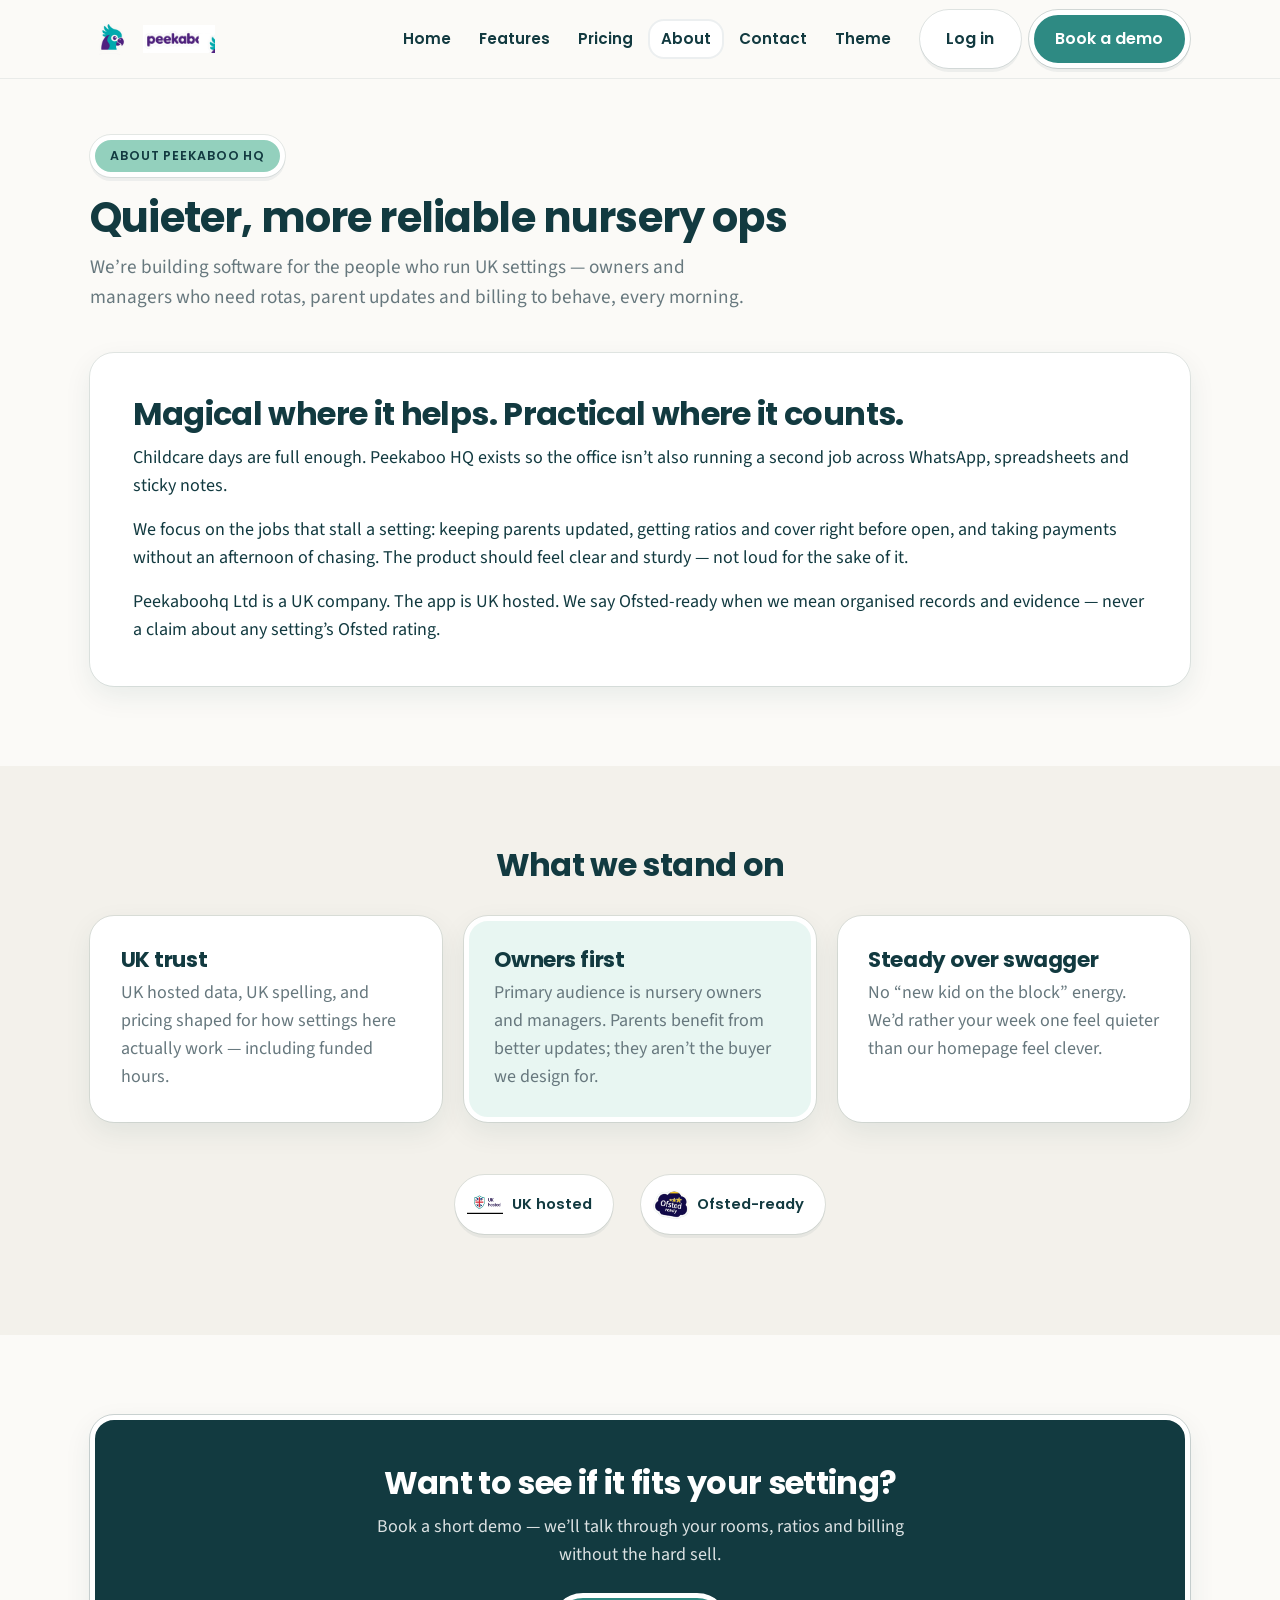
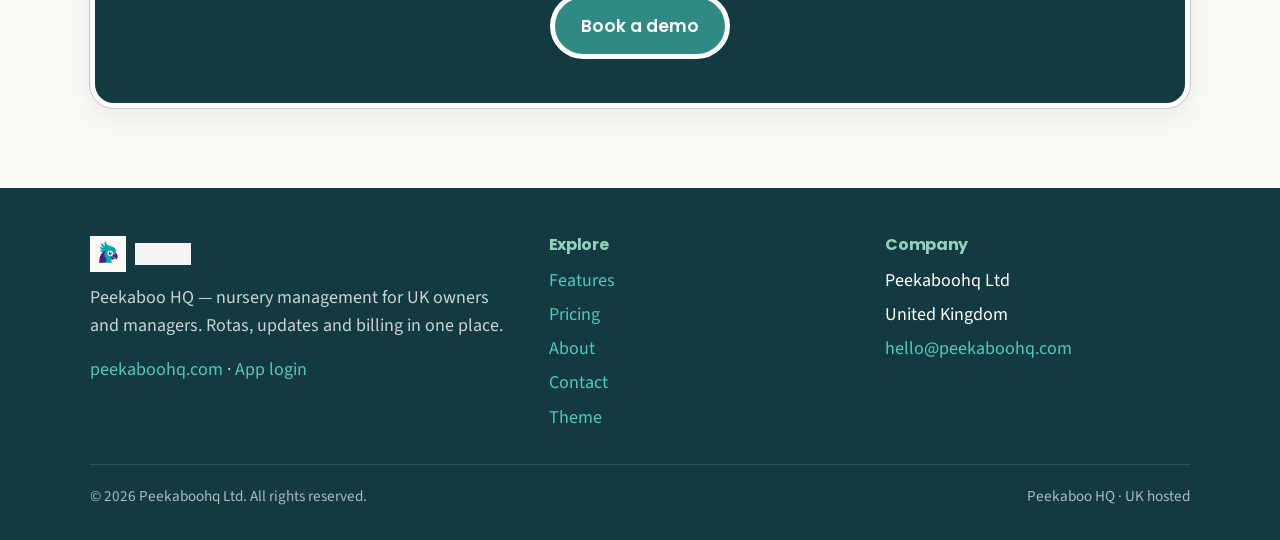
==== about.html @ e53221f2 "Initial Peekaboo HQ marketing site (cream sticker track)" ====
<!DOCTYPE html>
<html lang="en-GB">
<head>
  <meta charset="utf-8">
  <meta name="viewport" content="width=device-width, initial-scale=1">
  <title>About — Peekaboo HQ</title>
  <meta name="description" content="Peekaboohq Ltd builds quieter, more reliable nursery ops for UK owners and managers. UK hosted. Practical, not performative.">
  <link rel="icon" href="assets/favicon.png" type="image/png">
  <link rel="preconnect" href="https://fonts.googleapis.com">
  <link rel="preconnect" href="https://fonts.gstatic.com" crossorigin>
  <link href="https://fonts.googleapis.com/css2?family=Poppins:wght@600;700&family=Source+Sans+3:wght@400;600;700&display=swap" rel="stylesheet">
  <link rel="stylesheet" href="css/styles.css">
</head>
<body>
  <a class="skip-link" href="#main">Skip to content</a>
  <header class="site-header">
    <div class="container nav">
      <a class="brand" href="index.html">
        <img class="brand__mark" src="assets/HEAD-LOGO-app-icon-1024.png" width="44" height="44" alt="">
        <img class="brand__word" src="assets/WORDMARK-peekaboo.png" alt="Peekaboo">
      </a>
      <button class="nav-toggle" type="button" aria-expanded="false" aria-controls="nav-panel" aria-label="Open menu">
        <span class="nav-toggle__bars" aria-hidden="true"></span>
      </button>
      <div class="nav__panel" id="nav-panel">
        <nav class="nav__links" aria-label="Primary">
          <a href="index.html">Home</a>
          <a href="features.html">Features</a>
          <a href="pricing.html">Pricing</a>
          <a href="about.html" aria-current="page">About</a>
          <a href="contact.html">Contact</a>
          <a href="theme.html">Theme</a>
        </nav>
        <div class="nav__cta">
          <a class="btn btn--secondary" href="https://app.peekaboohq.com">Log in</a>
          <a class="btn btn--primary" href="contact.html">Book a demo</a>
        </div>
      </div>
    </div>
  </header>

  <main id="main">
    <section class="page-hero">
      <div class="container">
        <p class="eyebrow">About Peekaboo HQ</p>
        <h1>Quieter, more reliable nursery ops</h1>
        <p class="lead">We’re building software for the people who run UK settings — owners and managers who need rotas, parent updates and billing to behave, every morning.</p>
      </div>
    </section>

    <section class="section" style="padding-top:0;">
      <div class="container">
        <div class="story-panel">
          <h2>Magical where it helps. Practical where it counts.</h2>
          <p>Childcare days are full enough. Peekaboo HQ exists so the office isn’t also running a second job across WhatsApp, spreadsheets and sticky notes.</p>
          <p>We focus on the jobs that stall a setting: keeping parents updated, getting ratios and cover right before open, and taking payments without an afternoon of chasing. The product should feel clear and sturdy — not loud for the sake of it.</p>
          <p class="mb-0">Peekaboohq Ltd is a UK company. The app is UK hosted. We say Ofsted-ready when we mean organised records and evidence — never a claim about any setting’s Ofsted rating.</p>
        </div>
      </div>
    </section>

    <section class="section section--soft">
      <div class="container">
        <div class="center mb-2">
          <h2>What we stand on</h2>
        </div>
        <div class="grid grid--3">
          <article class="card">
            <h3>UK trust</h3>
            <p>UK hosted data, UK spelling, and pricing shaped for how settings here actually work — including funded hours.</p>
          </article>
          <article class="card card--soft">
            <h3>Owners first</h3>
            <p>Primary audience is nursery owners and managers. Parents benefit from better updates; they aren’t the buyer we design for.</p>
          </article>
          <article class="card">
            <h3>Steady over swagger</h3>
            <p>No “new kid on the block” energy. We’d rather your week one feel quieter than our homepage feel clever.</p>
          </article>
        </div>
        <div class="trust mt-2" style="border:none;background:transparent;">
          <span class="trust__badge">
            <img src="assets/uk-hosted-shield.png" width="36" height="36" alt="">
            UK hosted
          </span>
          <span class="trust__badge">
            <img src="assets/ofsted-ready-cloud.png" width="36" height="36" alt="">
            Ofsted-ready
          </span>
        </div>
      </div>
    </section>

    <section class="section">
      <div class="container">
        <div class="cta-banner">
          <h2>Want to see if it fits your setting?</h2>
          <p>Book a short demo — we’ll talk through your rooms, ratios and billing without the hard sell.</p>
          <a class="btn btn--primary btn--lg" href="contact.html">Book a demo</a>
        </div>
      </div>
    </section>
  </main>

  <footer class="site-footer">
    <div class="container">
      <div class="footer__grid">
        <div>
          <a class="footer__brand" href="index.html">
            <img src="assets/HEAD-LOGO-app-icon-1024.png" width="36" height="36" alt="">
            <img class="word" src="assets/WORDMARK-peekaboo.png" alt="Peekaboo">
          </a>
          <p>Peekaboo HQ — nursery management for UK owners and managers. Rotas, updates and billing in one place.</p>
          <p><a href="https://peekaboohq.com/">peekaboohq.com</a> · <a href="https://app.peekaboohq.com">App login</a></p>
        </div>
        <div>
          <h4>Explore</h4>
          <ul>
            <li><a href="features.html">Features</a></li>
            <li><a href="pricing.html">Pricing</a></li>
            <li><a href="about.html">About</a></li>
            <li><a href="contact.html">Contact</a></li>
            <li><a href="theme.html">Theme</a></li>
          </ul>
        </div>
        <div>
          <h4>Company</h4>
          <ul>
            <li>Peekaboohq Ltd</li>
            <li>United Kingdom</li>
            <li><a href="mailto:hello@peekaboohq.com">hello@peekaboohq.com</a></li>
          </ul>
        </div>
      </div>
      <div class="footer__bottom">
        <span>© <span data-year>2026</span> Peekaboohq Ltd. All rights reserved.</span>
        <span>Peekaboo HQ · UK hosted</span>
      </div>
    </div>
  </footer>
  <script src="js/main.js"></script>
</body>
</html>
---- css/styles.css ----
/* ============================================================
   Peekaboo HQ — Cream sticker track
   Gymfinity STRUCTURE (thick white borders, chunky type,
   sticker badges on cream) — not Gymfinity costume.
   ============================================================ */

:root {
  /* Locked cream palette */
  --cream: #FBFAF7;
  --ink: #123A40;
  --cta: #2E8A83;
  --accent: #53C8C0;
  --brand-light: #93D0BD;
  --muted: #67787E;
  --white: #FFFFFF;
  --plum: #5B3A7A; /* logo ink only — not page grounds */

  --bg: var(--cream);
  --bg-soft: #F3F1EB;
  --text: var(--ink);
  --text-muted: var(--muted);

  /* Sticker structure */
  --border-white: 5px solid var(--white);
  --border-ink: 2px solid rgba(18, 58, 64, 0.12);
  --border-ink-strong: 2.5px solid var(--ink);
  --radius: 24px;
  --radius-sm: 16px;
  --radius-pill: 999px;
  --shadow: 0 10px 28px rgba(18, 58, 64, 0.08);
  --shadow-sticker: 0 4px 0 rgba(18, 58, 64, 0.06);

  --font-display: "Poppins", system-ui, sans-serif;
  --font-body: "Source Sans 3", "Source Sans Pro", system-ui, sans-serif;
  --fs-hero: clamp(2.15rem, 5vw, 3.35rem);
  --fs-h1: clamp(1.85rem, 3.5vw, 2.6rem);
  --fs-h2: clamp(1.45rem, 2.8vw, 2rem);
  --fs-h3: clamp(1.15rem, 2vw, 1.35rem);
  --fs-body: 1.125rem;
  --fs-small: 0.95rem;
  --lh: 1.55;
  --lh-tight: 1.18;

  --max: 1100px;
  --pad: clamp(1.15rem, 4vw, 1.75rem);
  --header-h: 78px;
  --transition: 0.18s ease;
}

*, *::before, *::after { box-sizing: border-box; }
html { scroll-behavior: smooth; }
body {
  margin: 0;
  font-family: var(--font-body);
  font-size: var(--fs-body);
  line-height: var(--lh);
  color: var(--text);
  background: var(--bg);
  -webkit-font-smoothing: antialiased;
}
img, svg { display: block; max-width: 100%; height: auto; }
a { color: var(--cta); text-decoration-thickness: 2px; text-underline-offset: 3px; }
a:hover { color: var(--ink); }
ul, ol { margin: 0; padding: 0; list-style: none; }
p { margin: 0 0 1rem; }
h1, h2, h3, h4 {
  font-family: var(--font-display);
  line-height: var(--lh-tight);
  font-weight: 700;
  margin: 0 0 0.7rem;
  letter-spacing: -0.02em;
  color: var(--ink);
}
h1 { font-size: var(--fs-h1); }
h2 { font-size: var(--fs-h2); }
h3 { font-size: var(--fs-h3); }
button, input, select, textarea { font: inherit; color: inherit; }

:focus-visible {
  outline: 3px solid var(--accent);
  outline-offset: 3px;
}
.skip-link {
  position: absolute;
  left: -9999px;
  top: 0;
  background: var(--ink);
  color: var(--white);
  padding: 0.75rem 1.25rem;
  z-index: 1000;
  border-radius: var(--radius-sm);
}
.skip-link:focus { left: 1rem; top: 1rem; }

.container {
  width: min(100% - 2 * var(--pad), var(--max));
  margin-inline: auto;
}
.section { padding: clamp(2.75rem, 6.5vw, 5rem) 0; }
.section--soft { background: var(--bg-soft); }
.section--cta { background: var(--ink); color: var(--white); }
.section--cta h2, .section--cta p { color: var(--white); }
.section--cta p { opacity: 0.88; }

.eyebrow {
  display: inline-block;
  font-family: var(--font-display);
  font-weight: 600;
  font-size: 0.78rem;
  text-transform: uppercase;
  letter-spacing: 0.07em;
  color: var(--ink);
  background: var(--brand-light);
  border: var(--border-white);
  outline: 1.5px solid rgba(18, 58, 64, 0.1);
  border-radius: var(--radius-pill);
  padding: 0.4rem 0.95rem;
  margin-bottom: 1rem;
  box-shadow: var(--shadow-sticker);
}
.lead { font-size: 1.2rem; color: var(--text-muted); max-width: 42rem; }
.center { text-align: center; }
.center .lead { margin-inline: auto; }

/* Header */
.site-header {
  position: sticky;
  top: 0;
  z-index: 100;
  background: rgba(251, 250, 247, 0.94);
  backdrop-filter: blur(8px);
  border-bottom: 1.5px solid rgba(18, 58, 64, 0.08);
}
.nav {
  display: flex;
  align-items: center;
  justify-content: space-between;
  gap: 1rem;
  min-height: var(--header-h);
}
.brand {
  display: flex;
  align-items: center;
  gap: 0.55rem;
  text-decoration: none;
  color: var(--ink);
}
.brand:hover { color: var(--ink); }
.brand__mark { width: 44px; height: 44px; flex-shrink: 0; }
.brand__word { height: 28px; width: auto; }

.nav__links {
  display: flex;
  align-items: center;
  gap: 0.15rem;
}
.nav__links a {
  text-decoration: none;
  font-family: var(--font-display);
  font-weight: 600;
  font-size: 0.95rem;
  color: var(--ink);
  padding: 0.5rem 0.8rem;
  border-radius: var(--radius-sm);
  transition: background var(--transition);
}
.nav__links a:hover,
.nav__links a[aria-current="page"] {
  background: var(--white);
  box-shadow: inset 0 0 0 2px rgba(18, 58, 64, 0.08);
  color: var(--ink);
}
.nav__cta { display: flex; align-items: center; gap: 0.5rem; }

.nav-toggle {
  display: none;
  background: var(--white);
  border: var(--border-white);
  outline: 1.5px solid rgba(18, 58, 64, 0.12);
  border-radius: var(--radius-sm);
  width: 48px;
  height: 48px;
  cursor: pointer;
  padding: 0;
  align-items: center;
  justify-content: center;
  box-shadow: var(--shadow-sticker);
}
.nav-toggle__bars {
  display: block;
  width: 20px;
  height: 2.5px;
  background: var(--ink);
  border-radius: 2px;
  position: relative;
}
.nav-toggle__bars::before,
.nav-toggle__bars::after {
  content: "";
  position: absolute;
  left: 0;
  width: 20px;
  height: 2.5px;
  background: var(--ink);
  border-radius: 2px;
}
.nav-toggle__bars::before { top: -6px; }
.nav-toggle__bars::after { top: 6px; }
.nav-toggle[aria-expanded="true"] .nav-toggle__bars { background: transparent; }
.nav-toggle[aria-expanded="true"] .nav-toggle__bars::before {
  top: 0; transform: rotate(45deg);
}
.nav-toggle[aria-expanded="true"] .nav-toggle__bars::after {
  top: 0; transform: rotate(-45deg);
}

@media (max-width: 900px) {
  .nav-toggle { display: flex; }
  .brand__word { height: 24px; }
  .nav__panel {
    display: none;
    position: absolute;
    top: 100%;
    left: 0;
    right: 0;
    background: var(--cream);
    border-bottom: 1.5px solid rgba(18, 58, 64, 0.1);
    padding: 1rem var(--pad) 1.5rem;
    flex-direction: column;
    gap: 0.5rem;
    box-shadow: var(--shadow);
  }
  .nav__panel.is-open { display: flex; }
  .nav__links { flex-direction: column; align-items: stretch; }
  .nav__cta { flex-direction: column; width: 100%; margin-top: 0.5rem; }
  .nav__cta .btn { width: 100%; justify-content: center; }
}
@media (min-width: 901px) {
  .nav__panel {
    display: flex !important;
    align-items: center;
    gap: 1rem;
    flex: 1;
    justify-content: flex-end;
  }
}

/* Buttons — chunky sticker CTAs */
.btn {
  display: inline-flex;
  align-items: center;
  justify-content: center;
  gap: 0.4rem;
  font-family: var(--font-display);
  font-weight: 600;
  font-size: 1rem;
  text-decoration: none;
  border: var(--border-white);
  outline: 1.5px solid rgba(18, 58, 64, 0.12);
  border-radius: var(--radius-pill);
  padding: 0.72rem 1.35rem;
  cursor: pointer;
  box-shadow: var(--shadow-sticker);
  transition: transform var(--transition), box-shadow var(--transition), background var(--transition);
  white-space: nowrap;
  color: var(--ink);
  background: var(--white);
}
.btn:hover {
  transform: translateY(-2px);
  box-shadow: 0 8px 0 rgba(18, 58, 64, 0.06);
  color: var(--ink);
  text-decoration: none;
}
.btn:active { transform: translateY(0); box-shadow: none; }
.btn--primary {
  background: var(--cta);
  color: var(--white);
  outline-color: rgba(18, 58, 64, 0.18);
}
.btn--primary:hover { background: #267a74; color: var(--white); }
.btn--secondary {
  background: var(--white);
  color: var(--ink);
}
.btn--ghost {
  background: transparent;
  border-color: transparent;
  outline: 2px solid rgba(255, 255, 255, 0.35);
  color: var(--white);
  box-shadow: none;
}
.btn--ghost:hover { background: rgba(255,255,255,0.1); color: var(--white); }
.btn--accent { background: var(--accent); color: var(--ink); }
.btn--lg { padding: 0.9rem 1.65rem; font-size: 1.08rem; }
.btn-row { display: flex; flex-wrap: wrap; gap: 0.75rem; }

/* Cards — thick white sticker borders on cream */
.card {
  background: var(--white);
  border: var(--border-white);
  outline: 1.5px solid rgba(18, 58, 64, 0.1);
  border-radius: var(--radius);
  padding: 1.6rem;
  box-shadow: var(--shadow);
  height: 100%;
}
.card--tint {
  background: var(--brand-light);
}
.card--soft {
  background: #E8F6F2;
}
.card__icon {
  width: 52px;
  height: 52px;
  display: flex;
  align-items: center;
  justify-content: center;
  font-size: 1.5rem;
  background: var(--cream);
  border: var(--border-white);
  outline: 1.5px solid rgba(18, 58, 64, 0.1);
  border-radius: var(--radius-sm);
  margin-bottom: 1rem;
  box-shadow: var(--shadow-sticker);
}
.card h3 { margin-bottom: 0.45rem; }
.card p:last-child { margin-bottom: 0; color: var(--text-muted); }

.grid { display: grid; gap: 1.35rem; }
.grid--2 { grid-template-columns: repeat(2, 1fr); }
.grid--3 { grid-template-columns: repeat(3, 1fr); }
.grid--4 { grid-template-columns: repeat(4, 1fr); }
@media (max-width: 900px) {
  .grid--3, .grid--4 { grid-template-columns: repeat(2, 1fr); }
}
@media (max-width: 600px) {
  .grid--2, .grid--3, .grid--4 { grid-template-columns: 1fr; }
}

/* Hero */
.hero {
  padding: clamp(2.5rem, 6vw, 4.25rem) 0 2.5rem;
  background: var(--cream);
}
.hero__grid {
  display: grid;
  grid-template-columns: 1.1fr 0.9fr;
  gap: 2.25rem;
  align-items: center;
}
@media (max-width: 860px) {
  .hero__grid { grid-template-columns: 1fr; }
}
.hero h1 {
  font-size: var(--fs-hero);
  margin-bottom: 0.85rem;
}
.hero .lead { margin-bottom: 1.35rem; }
.hero__proof {
  margin-top: 1rem;
  font-size: var(--fs-small);
  color: var(--muted);
}
.hero__panel {
  background: var(--white);
  border: var(--border-white);
  outline: 1.5px solid rgba(18, 58, 64, 0.1);
  border-radius: var(--radius);
  padding: 1.15rem;
  box-shadow: var(--shadow);
  overflow: hidden;
}
.hero__panel img {
  width: 100%;
  border-radius: calc(var(--radius) - 8px);
}
.hero-bullets {
  margin: 1.25rem 0 1.5rem;
  display: grid;
  gap: 0.65rem;
}
.hero-bullets li {
  display: flex;
  align-items: flex-start;
  gap: 0.65rem;
  font-weight: 600;
  color: var(--ink);
}
.hero-bullets li::before {
  content: "";
  flex-shrink: 0;
  width: 22px;
  height: 22px;
  margin-top: 0.15rem;
  border-radius: 50%;
  background: var(--accent);
  border: 3px solid var(--white);
  outline: 1.5px solid rgba(18, 58, 64, 0.12);
  box-shadow: inset 0 0 0 5px var(--cream);
}

/* Trust / badge strip — UK hosted · Ofsted-ready only on heroes */
.trust {
  display: flex;
  flex-wrap: wrap;
  justify-content: center;
  align-items: center;
  gap: 1rem 1.75rem;
  padding: 1.35rem 0;
  border-block: 1.5px solid rgba(18, 58, 64, 0.08);
  background: var(--bg-soft);
}
.trust__badge {
  display: inline-flex;
  align-items: center;
  gap: 0.55rem;
  background: var(--white);
  border: var(--border-white);
  outline: 1.5px solid rgba(18, 58, 64, 0.1);
  border-radius: var(--radius-pill);
  padding: 0.4rem 1rem 0.4rem 0.45rem;
  font-family: var(--font-display);
  font-weight: 600;
  font-size: 0.92rem;
  box-shadow: var(--shadow-sticker);
  color: var(--ink);
}
.trust__badge img {
  width: 36px;
  height: 36px;
  object-fit: contain;
}

/* Feature rows */
.feature-row {
  display: grid;
  grid-template-columns: 1fr 1fr;
  gap: 2rem;
  align-items: center;
  margin-bottom: 2.75rem;
}
.feature-row:last-child { margin-bottom: 0; }
.feature-row--flip .feature-row__copy { order: 2; }
@media (max-width: 750px) {
  .feature-row { grid-template-columns: 1fr; }
  .feature-row--flip .feature-row__copy { order: 0; }
}
.feature-visual {
  background: var(--white);
  border: var(--border-white);
  outline: 1.5px solid rgba(18, 58, 64, 0.1);
  border-radius: var(--radius);
  padding: 1.5rem;
  box-shadow: var(--shadow);
  min-height: 200px;
}
.pain {
  font-size: var(--fs-small);
  color: var(--muted);
  font-style: italic;
  margin-bottom: 0.5rem;
}
.safer {
  margin-top: 0.85rem;
  padding: 0.75rem 1rem;
  background: #E8F6F2;
  border: var(--border-white);
  outline: 1.5px solid rgba(18, 58, 64, 0.08);
  border-radius: var(--radius-sm);
  font-size: var(--fs-small);
  color: var(--ink);
}

.fake-ui { display: grid; gap: 0.55rem; }
.fake-bar {
  height: 14px;
  border-radius: 8px;
  background: var(--bg-soft);
  border: 2px solid rgba(18, 58, 64, 0.08);
}
.fake-bar--short { width: 55%; }
.fake-bar--a { background: var(--accent); width: 72%; }
.fake-bar--c { background: var(--cta); width: 48%; }
.fake-bar--l { background: var(--brand-light); width: 88%; }
.fake-pills { display: flex; flex-wrap: wrap; gap: 0.4rem; margin-top: 0.5rem; }
.fake-pill {
  padding: 0.35rem 0.75rem;
  border-radius: var(--radius-pill);
  border: 3px solid var(--white);
  outline: 1.5px solid rgba(18, 58, 64, 0.1);
  font-size: 0.78rem;
  font-weight: 700;
  font-family: var(--font-display);
  background: var(--cream);
  color: var(--ink);
}
.fake-pill--a { background: var(--accent); }
.fake-pill--c { background: var(--cta); color: var(--white); }
.fake-pill--l { background: var(--brand-light); }

/* Pricing */
.price-grid {
  display: grid;
  grid-template-columns: repeat(4, 1fr);
  gap: 1.15rem;
  align-items: stretch;
}
@media (max-width: 1000px) {
  .price-grid { grid-template-columns: repeat(2, 1fr); }
}
@media (max-width: 560px) {
  .price-grid { grid-template-columns: 1fr; }
}
.price-card {
  background: var(--white);
  border: var(--border-white);
  outline: 1.5px solid rgba(18, 58, 64, 0.1);
  border-radius: var(--radius);
  padding: 1.45rem;
  box-shadow: var(--shadow);
  display: flex;
  flex-direction: column;
  position: relative;
}
.price-card--featured {
  background: #E8F6F2;
  outline-color: var(--cta);
  outline-width: 2.5px;
}
.price-card__badge {
  position: absolute;
  top: -12px;
  right: 1rem;
  background: var(--cta);
  color: var(--white);
  font-family: var(--font-display);
  font-weight: 600;
  font-size: 0.75rem;
  padding: 0.3rem 0.75rem;
  border: 3px solid var(--white);
  outline: 1.5px solid rgba(18, 58, 64, 0.12);
  border-radius: var(--radius-pill);
}
.price-card__tier {
  font-family: var(--font-display);
  font-size: 1.25rem;
  font-weight: 700;
  margin-bottom: 0.2rem;
}
.price-card__price {
  font-family: var(--font-display);
  font-size: 1.85rem;
  font-weight: 700;
  margin: 0.45rem 0;
  color: var(--ink);
}
.price-card__price small {
  font-size: 0.95rem;
  font-weight: 500;
  color: var(--muted);
}
.price-card ul {
  flex: 1;
  margin: 0.85rem 0 1.35rem;
  display: grid;
  gap: 0.45rem;
}
.price-card li {
  padding-left: 1.4rem;
  position: relative;
  font-size: var(--fs-small);
  color: var(--text-muted);
}
.price-card li::before {
  content: "✓";
  position: absolute;
  left: 0;
  font-weight: 800;
  color: var(--cta);
}

.compare {
  width: 100%;
  border-collapse: collapse;
  background: var(--white);
  border: var(--border-white);
  outline: 1.5px solid rgba(18, 58, 64, 0.1);
  border-radius: var(--radius);
  overflow: hidden;
  box-shadow: var(--shadow);
  font-size: var(--fs-small);
}
.compare th, .compare td {
  padding: 0.8rem 1rem;
  text-align: left;
  border-bottom: 1.5px solid rgba(18, 58, 64, 0.08);
}
.compare th {
  font-family: var(--font-display);
  background: var(--bg-soft);
  font-weight: 600;
}
.compare tr:last-child td { border-bottom: none; }
.compare-wrap { overflow-x: auto; }

/* Forms */
.form-card {
  background: var(--white);
  border: var(--border-white);
  outline: 1.5px solid rgba(18, 58, 64, 0.1);
  border-radius: var(--radius);
  padding: 2rem;
  box-shadow: var(--shadow);
  max-width: 560px;
}
.form-group { margin-bottom: 1.1rem; }
.form-group label {
  display: block;
  font-family: var(--font-display);
  font-weight: 600;
  margin-bottom: 0.35rem;
  font-size: 0.95rem;
}
.form-group input,
.form-group select,
.form-group textarea {
  width: 100%;
  padding: 0.72rem 1rem;
  border: 2px solid rgba(18, 58, 64, 0.15);
  border-radius: var(--radius-sm);
  background: var(--cream);
  transition: background var(--transition), border-color var(--transition);
}
.form-group input:focus,
.form-group select:focus,
.form-group textarea:focus {
  background: var(--white);
  border-color: var(--cta);
  outline: 3px solid rgba(83, 200, 192, 0.35);
  outline-offset: 1px;
}
.form-group textarea { min-height: 130px; resize: vertical; }
.form-success {
  display: none;
  background: #E8F6F2;
  border: var(--border-white);
  outline: 1.5px solid rgba(18, 58, 64, 0.1);
  border-radius: var(--radius);
  padding: 1.5rem;
  box-shadow: var(--shadow);
  max-width: 560px;
}
.form-success.is-visible { display: block; }
.form-card.is-hidden { display: none; }

/* Theme page */
.swatch-grid {
  display: grid;
  grid-template-columns: repeat(auto-fill, minmax(140px, 1fr));
  gap: 1rem;
}
.swatch {
  border: var(--border-white);
  outline: 1.5px solid rgba(18, 58, 64, 0.1);
  border-radius: var(--radius-sm);
  overflow: hidden;
  box-shadow: var(--shadow-sticker);
  background: var(--white);
}
.swatch__colour { height: 80px; }
.swatch__meta { padding: 0.75rem; font-size: 0.85rem; }
.swatch__meta strong { display: block; font-family: var(--font-display); }
.dos-donts {
  display: grid;
  grid-template-columns: 1fr 1fr;
  gap: 1.25rem;
}
@media (max-width: 650px) { .dos-donts { grid-template-columns: 1fr; } }
.do, .dont {
  border: var(--border-white);
  outline: 1.5px solid rgba(18, 58, 64, 0.1);
  border-radius: var(--radius);
  padding: 1.5rem;
  box-shadow: var(--shadow);
}
.do { background: #E8F6F2; }
.dont { background: #F7EEEA; }
.do h3, .dont h3 { font-size: 1.15rem; }
.type-sample {
  border: var(--border-white);
  outline: 1.5px solid rgba(18, 58, 64, 0.1);
  border-radius: var(--radius);
  padding: 1.5rem;
  background: var(--white);
  box-shadow: var(--shadow);
  margin-bottom: 1rem;
}
.type-sample .label {
  font-size: 0.78rem;
  text-transform: uppercase;
  letter-spacing: 0.05em;
  color: var(--muted);
  margin-bottom: 0.5rem;
  font-weight: 700;
  font-family: var(--font-display);
}
.theme-one-liner {
  background: var(--white);
  border: var(--border-white);
  outline: 2.5px solid var(--cta);
  border-radius: var(--radius);
  padding: 1.5rem 1.75rem;
  box-shadow: var(--shadow);
  font-size: 1.15rem;
  font-weight: 600;
  color: var(--ink);
}

/* CTA banner */
.cta-banner {
  background: var(--ink);
  color: var(--white);
  border: var(--border-white);
  outline: 1.5px solid rgba(18, 58, 64, 0.2);
  border-radius: var(--radius);
  padding: clamp(2rem, 4vw, 2.75rem);
  box-shadow: var(--shadow);
  text-align: center;
}
.cta-banner h2 { color: var(--white); }
.cta-banner p {
  color: rgba(255,255,255,0.85);
  max-width: 36rem;
  margin-inline: auto;
  margin-bottom: 1.5rem;
}

.story-panel {
  background: var(--white);
  border: var(--border-white);
  outline: 1.5px solid rgba(18, 58, 64, 0.1);
  border-radius: var(--radius);
  padding: clamp(1.5rem, 4vw, 2.35rem);
  box-shadow: var(--shadow);
}

/* Footer — no social */
.site-footer {
  background: var(--ink);
  color: var(--white);
  padding: 3rem 0 2rem;
}
.footer__grid {
  display: grid;
  grid-template-columns: 1.4fr 1fr 1fr;
  gap: 2rem;
  margin-bottom: 2rem;
}
@media (max-width: 700px) {
  .footer__grid { grid-template-columns: 1fr; }
}
.site-footer a { color: var(--accent); text-decoration: none; }
.site-footer a:hover { color: var(--brand-light); text-decoration: underline; }
.site-footer h4 {
  font-family: var(--font-display);
  color: var(--brand-light);
  margin-bottom: 0.75rem;
  font-size: 1rem;
}
.site-footer ul { display: grid; gap: 0.4rem; }
.site-footer p { color: rgba(255,255,255,0.78); }
.footer__brand {
  display: flex;
  align-items: center;
  gap: 0.55rem;
  margin-bottom: 0.75rem;
  text-decoration: none;
}
.footer__brand:hover { opacity: 0.9; }
.footer__brand img:first-child { width: 36px; height: 36px; }
.footer__brand .word { height: 22px; width: auto; filter: brightness(0) invert(1); opacity: 0.95; }
.footer__bottom {
  border-top: 1.5px solid rgba(255,255,255,0.12);
  padding-top: 1.25rem;
  font-size: var(--fs-small);
  color: rgba(255,255,255,0.65);
  display: flex;
  flex-wrap: wrap;
  gap: 0.5rem 1.5rem;
  justify-content: space-between;
}

.mt-0 { margin-top: 0; }
.mb-0 { margin-bottom: 0; }
.mb-1 { margin-bottom: 1rem; }
.mb-2 { margin-bottom: 2rem; }
.mt-2 { margin-top: 2rem; }
.page-hero {
  padding: clamp(2.25rem, 5vw, 3.5rem) 0 1.5rem;
}
.visually-hidden {
  position: absolute;
  width: 1px; height: 1px;
  padding: 0; margin: -1px;
  overflow: hidden; clip: rect(0,0,0,0);
  border: 0;
}
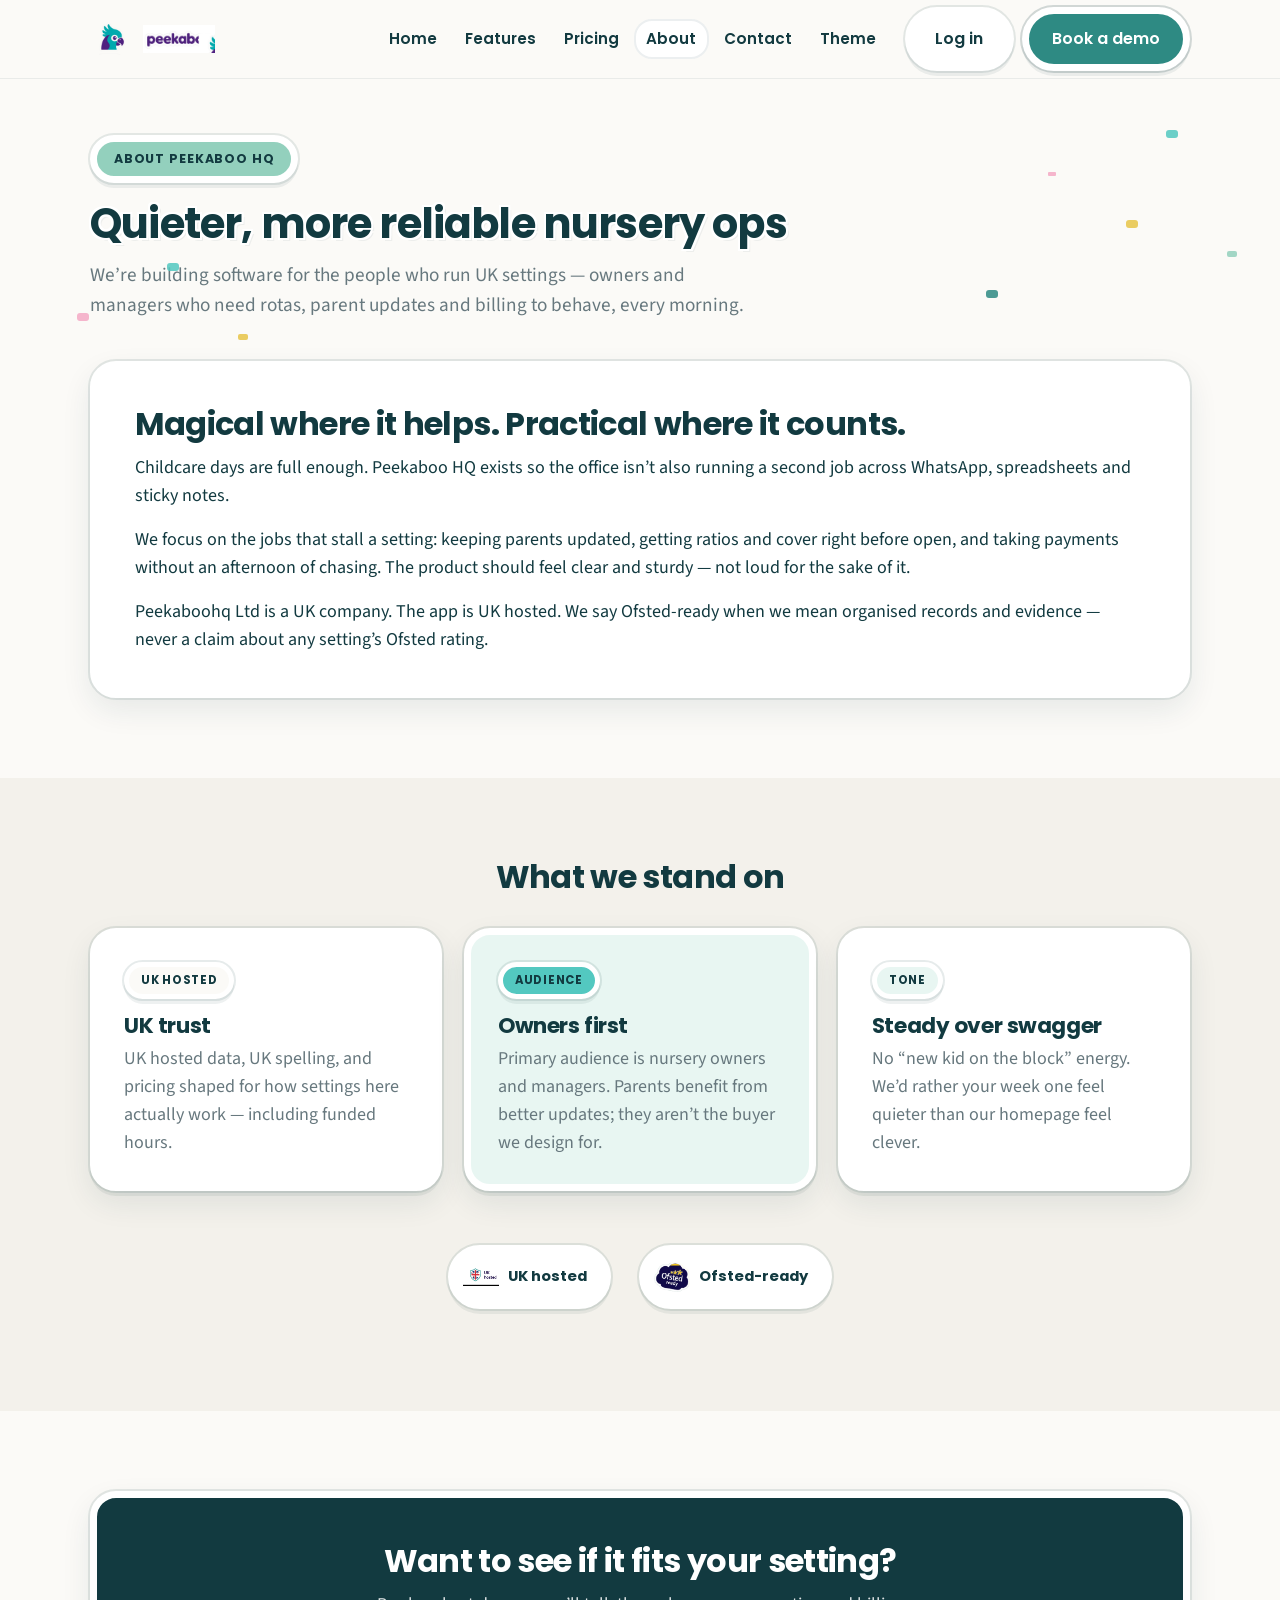
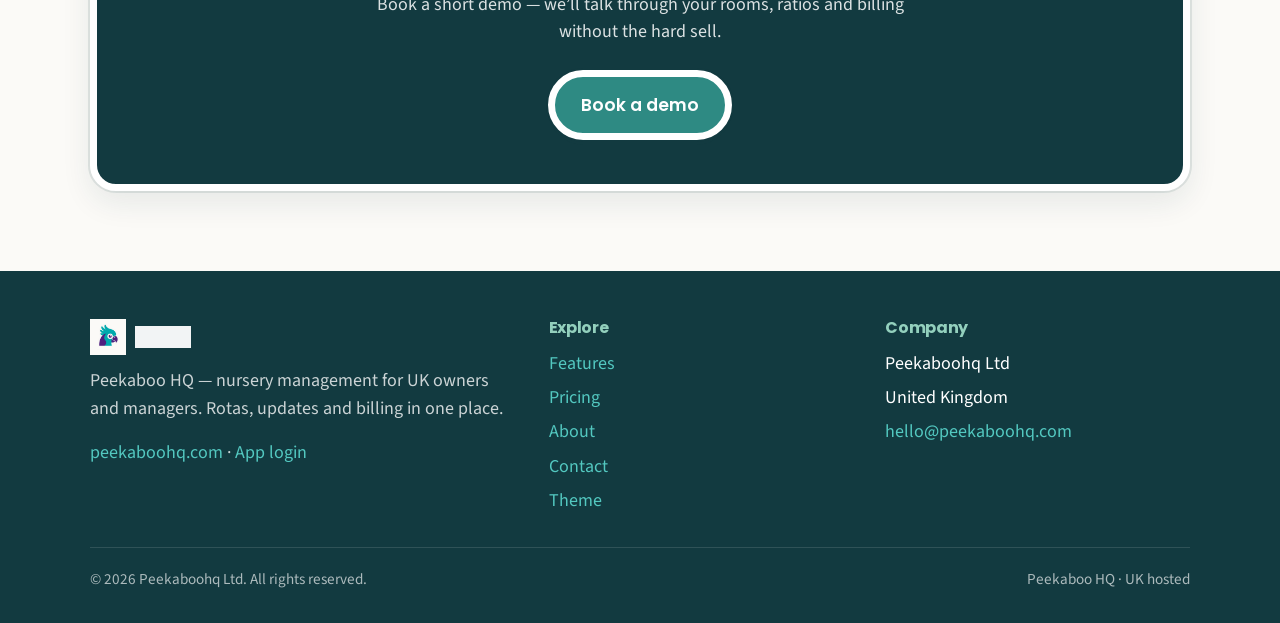
==== commit f006cc82: "Strengthen cream sticker theme; rebuild hero without Free Forever" ====
--- a/about.html
+++ b/about.html
@@ -40,10 +40,10 @@
   </header>
 
   <main id="main">
-    <section class="page-hero">
+    <section class="page-hero page-hero--confetti">
       <div class="container">
         <p class="eyebrow">About Peekaboo HQ</p>
-        <h1>Quieter, more reliable nursery ops</h1>
+        <h1 class="display-outline">Quieter, more reliable nursery ops</h1>
         <p class="lead">We’re building software for the people who run UK settings — owners and managers who need rotas, parent updates and billing to behave, every morning.</p>
       </div>
     </section>
@@ -66,14 +66,17 @@
         </div>
         <div class="grid grid--3">
           <article class="card">
+            <span class="chip">UK hosted</span>
             <h3>UK trust</h3>
             <p>UK hosted data, UK spelling, and pricing shaped for how settings here actually work — including funded hours.</p>
           </article>
           <article class="card card--soft">
+            <span class="chip chip--accent">Audience</span>
             <h3>Owners first</h3>
             <p>Primary audience is nursery owners and managers. Parents benefit from better updates; they aren’t the buyer we design for.</p>
           </article>
           <article class="card">
+            <span class="chip chip--soft">Tone</span>
             <h3>Steady over swagger</h3>
             <p>No “new kid on the block” energy. We’d rather your week one feel quieter than our homepage feel clever.</p>
           </article>
--- a/css/styles.css
+++ b/css/styles.css
@@ -20,15 +20,17 @@
   --text: var(--ink);
   --text-muted: var(--muted);
 
-  /* Sticker structure */
-  --border-white: 5px solid var(--white);
+  /* Sticker structure — Gymfinity-loud borders */
+  --border-white: 7px solid var(--white);
+  --border-white-sm: 5px solid var(--white);
   --border-ink: 2px solid rgba(18, 58, 64, 0.12);
   --border-ink-strong: 2.5px solid var(--ink);
-  --radius: 24px;
-  --radius-sm: 16px;
+  --radius: 26px;
+  --radius-sm: 18px;
   --radius-pill: 999px;
-  --shadow: 0 10px 28px rgba(18, 58, 64, 0.08);
-  --shadow-sticker: 0 4px 0 rgba(18, 58, 64, 0.06);
+  --shadow: 0 12px 30px rgba(18, 58, 64, 0.09);
+  --shadow-sticker: 0 5px 0 rgba(18, 58, 64, 0.07);
+  --outline-soft: 2px solid rgba(18, 58, 64, 0.1);
 
   --font-display: "Poppins", system-ui, sans-serif;
   --font-body: "Source Sans 3", "Source Sans Pro", system-ui, sans-serif;
@@ -105,18 +107,53 @@
 .eyebrow {
   display: inline-block;
   font-family: var(--font-display);
-  font-weight: 600;
+  font-weight: 700;
   font-size: 0.78rem;
   text-transform: uppercase;
   letter-spacing: 0.07em;
   color: var(--ink);
   background: var(--brand-light);
   border: var(--border-white);
-  outline: 1.5px solid rgba(18, 58, 64, 0.1);
+  outline: var(--outline-soft);
   border-radius: var(--radius-pill);
-  padding: 0.4rem 0.95rem;
+  padding: 0.45rem 1.05rem;
   margin-bottom: 1rem;
   box-shadow: var(--shadow-sticker);
+}
+
+/* Mini sticker chips for cards / sections */
+.chip {
+  display: inline-block;
+  font-family: var(--font-display);
+  font-weight: 700;
+  font-size: 0.72rem;
+  text-transform: uppercase;
+  letter-spacing: 0.06em;
+  color: var(--ink);
+  background: var(--cream);
+  border: var(--border-white-sm);
+  outline: var(--outline-soft);
+  border-radius: var(--radius-pill);
+  padding: 0.28rem 0.75rem;
+  margin-bottom: 0.85rem;
+  box-shadow: var(--shadow-sticker);
+}
+.chip--accent { background: var(--accent); }
+.chip--cta { background: var(--cta); color: var(--white); }
+.chip--soft { background: #E8F6F2; }
+
+/* Chunky outlined display (white stroke simulation) */
+.display-outline {
+  text-shadow:
+    2px 0 0 var(--white),
+    -2px 0 0 var(--white),
+    0 2px 0 var(--white),
+    0 -2px 0 var(--white),
+    2px 2px 0 var(--white),
+    -2px 2px 0 var(--white),
+    2px -2px 0 var(--white),
+    -2px -2px 0 var(--white),
+    3px 3px 0 rgba(18, 58, 64, 0.06);
 }
 .lead { font-size: 1.2rem; color: var(--text-muted); max-width: 42rem; }
 .center { text-align: center; }
@@ -176,7 +213,7 @@
   display: none;
   background: var(--white);
   border: var(--border-white);
-  outline: 1.5px solid rgba(18, 58, 64, 0.12);
+  outline: var(--outline-soft);
   border-radius: var(--radius-sm);
   width: 48px;
   height: 48px;
@@ -256,9 +293,9 @@
   font-size: 1rem;
   text-decoration: none;
   border: var(--border-white);
-  outline: 1.5px solid rgba(18, 58, 64, 0.12);
+  outline: var(--outline-soft);
   border-radius: var(--radius-pill);
-  padding: 0.72rem 1.35rem;
+  padding: 0.78rem 1.45rem;
   cursor: pointer;
   box-shadow: var(--shadow-sticker);
   transition: transform var(--transition), box-shadow var(--transition), background var(--transition);
@@ -299,10 +336,10 @@
 .card {
   background: var(--white);
   border: var(--border-white);
-  outline: 1.5px solid rgba(18, 58, 64, 0.1);
-  border-radius: var(--radius);
-  padding: 1.6rem;
-  box-shadow: var(--shadow);
+  outline: var(--outline-soft);
+  border-radius: var(--radius);
+  padding: 1.7rem;
+  box-shadow: var(--shadow), var(--shadow-sticker);
   height: 100%;
 }
 .card--tint {
@@ -312,15 +349,15 @@
   background: #E8F6F2;
 }
 .card__icon {
-  width: 52px;
-  height: 52px;
+  width: 54px;
+  height: 54px;
   display: flex;
   align-items: center;
   justify-content: center;
   font-size: 1.5rem;
   background: var(--cream);
-  border: var(--border-white);
-  outline: 1.5px solid rgba(18, 58, 64, 0.1);
+  border: var(--border-white-sm);
+  outline: var(--outline-soft);
   border-radius: var(--radius-sm);
   margin-bottom: 1rem;
   box-shadow: var(--shadow-sticker);
@@ -343,12 +380,49 @@
 .hero {
   padding: clamp(2.5rem, 6vw, 4.25rem) 0 2.5rem;
   background: var(--cream);
+  position: relative;
+  overflow: hidden;
+}
+.hero--confetti::before,
+.hero--confetti::after,
+.page-hero--confetti::before,
+.page-hero--confetti::after {
+  content: "";
+  position: absolute;
+  width: 12px;
+  height: 8px;
+  border-radius: 3px;
+  pointer-events: none;
+  opacity: 0.85;
+}
+.hero--confetti::before,
+.page-hero--confetti::before {
+  top: 18%;
+  right: 8%;
+  background: var(--accent);
+  box-shadow:
+    -120px 40px 0 -2px #F5A9C5,
+    -40px 90px 0 0 #E8C547,
+    60px 120px 0 -1px var(--brand-light),
+    -180px 160px 0 0 var(--cta);
+}
+.hero--confetti::after,
+.page-hero--confetti::after {
+  bottom: 14%;
+  left: 6%;
+  background: #F5A9C5;
+  box-shadow:
+    90px -50px 0 0 var(--accent),
+    160px 20px 0 -1px #E8C547,
+    40px 70px 0 0 var(--brand-light);
 }
 .hero__grid {
   display: grid;
-  grid-template-columns: 1.1fr 0.9fr;
+  grid-template-columns: 1.05fr 0.95fr;
   gap: 2.25rem;
   align-items: center;
+  position: relative;
+  z-index: 1;
 }
 @media (max-width: 860px) {
   .hero__grid { grid-template-columns: 1fr; }
@@ -363,13 +437,47 @@
   font-size: var(--fs-small);
   color: var(--muted);
 }
+
+/* HTML sticker composition — staff photo + trust badges only */
+.hero-sticker {
+  background: var(--cream);
+  border: var(--border-white);
+  outline: var(--outline-soft);
+  border-radius: var(--radius);
+  padding: 1.1rem 1.1rem 1.2rem;
+  box-shadow: var(--shadow), var(--shadow-sticker);
+  position: relative;
+}
+.hero-sticker__photo {
+  background: var(--white);
+  border: var(--border-white);
+  outline: var(--outline-soft);
+  border-radius: calc(var(--radius) - 4px);
+  overflow: hidden;
+  box-shadow: var(--shadow-sticker);
+}
+.hero-sticker__photo img {
+  width: 100%;
+  height: auto;
+  display: block;
+  object-fit: cover;
+  aspect-ratio: 1 / 1;
+}
+.hero-sticker__badges {
+  display: flex;
+  flex-wrap: wrap;
+  gap: 0.65rem;
+  justify-content: center;
+  margin-top: 1rem;
+}
+
 .hero__panel {
   background: var(--white);
   border: var(--border-white);
-  outline: 1.5px solid rgba(18, 58, 64, 0.1);
+  outline: var(--outline-soft);
   border-radius: var(--radius);
   padding: 1.15rem;
-  box-shadow: var(--shadow);
+  box-shadow: var(--shadow), var(--shadow-sticker);
   overflow: hidden;
 }
 .hero__panel img {
@@ -396,8 +504,8 @@
   margin-top: 0.15rem;
   border-radius: 50%;
   background: var(--accent);
-  border: 3px solid var(--white);
-  outline: 1.5px solid rgba(18, 58, 64, 0.12);
+  border: 4px solid var(--white);
+  outline: 2px solid rgba(18, 58, 64, 0.12);
   box-shadow: inset 0 0 0 5px var(--cream);
 }
 
@@ -418,11 +526,11 @@
   gap: 0.55rem;
   background: var(--white);
   border: var(--border-white);
-  outline: 1.5px solid rgba(18, 58, 64, 0.1);
+  outline: var(--outline-soft);
   border-radius: var(--radius-pill);
-  padding: 0.4rem 1rem 0.4rem 0.45rem;
-  font-family: var(--font-display);
-  font-weight: 600;
+  padding: 0.45rem 1.05rem 0.45rem 0.5rem;
+  font-family: var(--font-display);
+  font-weight: 700;
   font-size: 0.92rem;
   box-shadow: var(--shadow-sticker);
   color: var(--ink);
@@ -450,7 +558,7 @@
 .feature-visual {
   background: var(--white);
   border: var(--border-white);
-  outline: 1.5px solid rgba(18, 58, 64, 0.1);
+  outline: var(--outline-soft);
   border-radius: var(--radius);
   padding: 1.5rem;
   box-shadow: var(--shadow);
@@ -467,7 +575,7 @@
   padding: 0.75rem 1rem;
   background: #E8F6F2;
   border: var(--border-white);
-  outline: 1.5px solid rgba(18, 58, 64, 0.08);
+  outline: var(--outline-soft);
   border-radius: var(--radius-sm);
   font-size: var(--fs-small);
   color: var(--ink);
@@ -489,7 +597,7 @@
   padding: 0.35rem 0.75rem;
   border-radius: var(--radius-pill);
   border: 3px solid var(--white);
-  outline: 1.5px solid rgba(18, 58, 64, 0.1);
+  outline: var(--outline-soft);
   font-size: 0.78rem;
   font-weight: 700;
   font-family: var(--font-display);
@@ -516,7 +624,7 @@
 .price-card {
   background: var(--white);
   border: var(--border-white);
-  outline: 1.5px solid rgba(18, 58, 64, 0.1);
+  outline: var(--outline-soft);
   border-radius: var(--radius);
   padding: 1.45rem;
   box-shadow: var(--shadow);
@@ -539,9 +647,10 @@
   font-weight: 600;
   font-size: 0.75rem;
   padding: 0.3rem 0.75rem;
-  border: 3px solid var(--white);
-  outline: 1.5px solid rgba(18, 58, 64, 0.12);
+  border: 4px solid var(--white);
+  outline: var(--outline-soft);
   border-radius: var(--radius-pill);
+  box-shadow: var(--shadow-sticker);
 }
 .price-card__tier {
   font-family: var(--font-display);
@@ -586,7 +695,7 @@
   border-collapse: collapse;
   background: var(--white);
   border: var(--border-white);
-  outline: 1.5px solid rgba(18, 58, 64, 0.1);
+  outline: var(--outline-soft);
   border-radius: var(--radius);
   overflow: hidden;
   box-shadow: var(--shadow);
@@ -609,7 +718,7 @@
 .form-card {
   background: var(--white);
   border: var(--border-white);
-  outline: 1.5px solid rgba(18, 58, 64, 0.1);
+  outline: var(--outline-soft);
   border-radius: var(--radius);
   padding: 2rem;
   box-shadow: var(--shadow);
@@ -646,7 +755,7 @@
   display: none;
   background: #E8F6F2;
   border: var(--border-white);
-  outline: 1.5px solid rgba(18, 58, 64, 0.1);
+  outline: var(--outline-soft);
   border-radius: var(--radius);
   padding: 1.5rem;
   box-shadow: var(--shadow);
@@ -663,7 +772,7 @@
 }
 .swatch {
   border: var(--border-white);
-  outline: 1.5px solid rgba(18, 58, 64, 0.1);
+  outline: var(--outline-soft);
   border-radius: var(--radius-sm);
   overflow: hidden;
   box-shadow: var(--shadow-sticker);
@@ -680,7 +789,7 @@
 @media (max-width: 650px) { .dos-donts { grid-template-columns: 1fr; } }
 .do, .dont {
   border: var(--border-white);
-  outline: 1.5px solid rgba(18, 58, 64, 0.1);
+  outline: var(--outline-soft);
   border-radius: var(--radius);
   padding: 1.5rem;
   box-shadow: var(--shadow);
@@ -690,7 +799,7 @@
 .do h3, .dont h3 { font-size: 1.15rem; }
 .type-sample {
   border: var(--border-white);
-  outline: 1.5px solid rgba(18, 58, 64, 0.1);
+  outline: var(--outline-soft);
   border-radius: var(--radius);
   padding: 1.5rem;
   background: var(--white);
@@ -709,13 +818,41 @@
 .theme-one-liner {
   background: var(--white);
   border: var(--border-white);
-  outline: 2.5px solid var(--cta);
-  border-radius: var(--radius);
-  padding: 1.5rem 1.75rem;
+  outline: 3px solid var(--cta);
+  border-radius: var(--radius);
+  padding: 1.6rem 1.85rem;
+  box-shadow: var(--shadow), var(--shadow-sticker);
+  font-size: 1.2rem;
+  font-weight: 600;
+  color: var(--ink);
+}
+.token-table {
+  width: 100%;
+  border-collapse: collapse;
+  background: var(--white);
+  border: var(--border-white);
+  outline: var(--outline-soft);
+  border-radius: var(--radius);
+  overflow: hidden;
   box-shadow: var(--shadow);
-  font-size: 1.15rem;
-  font-weight: 600;
-  color: var(--ink);
+  font-size: var(--fs-small);
+}
+.token-table th, .token-table td {
+  padding: 0.75rem 1rem;
+  text-align: left;
+  border-bottom: 1.5px solid rgba(18, 58, 64, 0.08);
+}
+.token-table th {
+  font-family: var(--font-display);
+  background: var(--bg-soft);
+  font-weight: 700;
+}
+.token-table tr:last-child td { border-bottom: none; }
+.token-table code {
+  font-size: 0.88em;
+  background: var(--cream);
+  padding: 0.15rem 0.4rem;
+  border-radius: 6px;
 }
 
 /* CTA banner */
@@ -723,7 +860,7 @@
   background: var(--ink);
   color: var(--white);
   border: var(--border-white);
-  outline: 1.5px solid rgba(18, 58, 64, 0.2);
+  outline: var(--outline-soft);
   border-radius: var(--radius);
   padding: clamp(2rem, 4vw, 2.75rem);
   box-shadow: var(--shadow);
@@ -740,7 +877,7 @@
 .story-panel {
   background: var(--white);
   border: var(--border-white);
-  outline: 1.5px solid rgba(18, 58, 64, 0.1);
+  outline: var(--outline-soft);
   border-radius: var(--radius);
   padding: clamp(1.5rem, 4vw, 2.35rem);
   box-shadow: var(--shadow);
@@ -799,6 +936,12 @@
 .mt-2 { margin-top: 2rem; }
 .page-hero {
   padding: clamp(2.25rem, 5vw, 3.5rem) 0 1.5rem;
+  position: relative;
+  overflow: hidden;
+}
+.page-hero h1.display-outline,
+.page-hero .display-outline {
+  margin-bottom: 0.85rem;
 }
 .visually-hidden {
   position: absolute;
